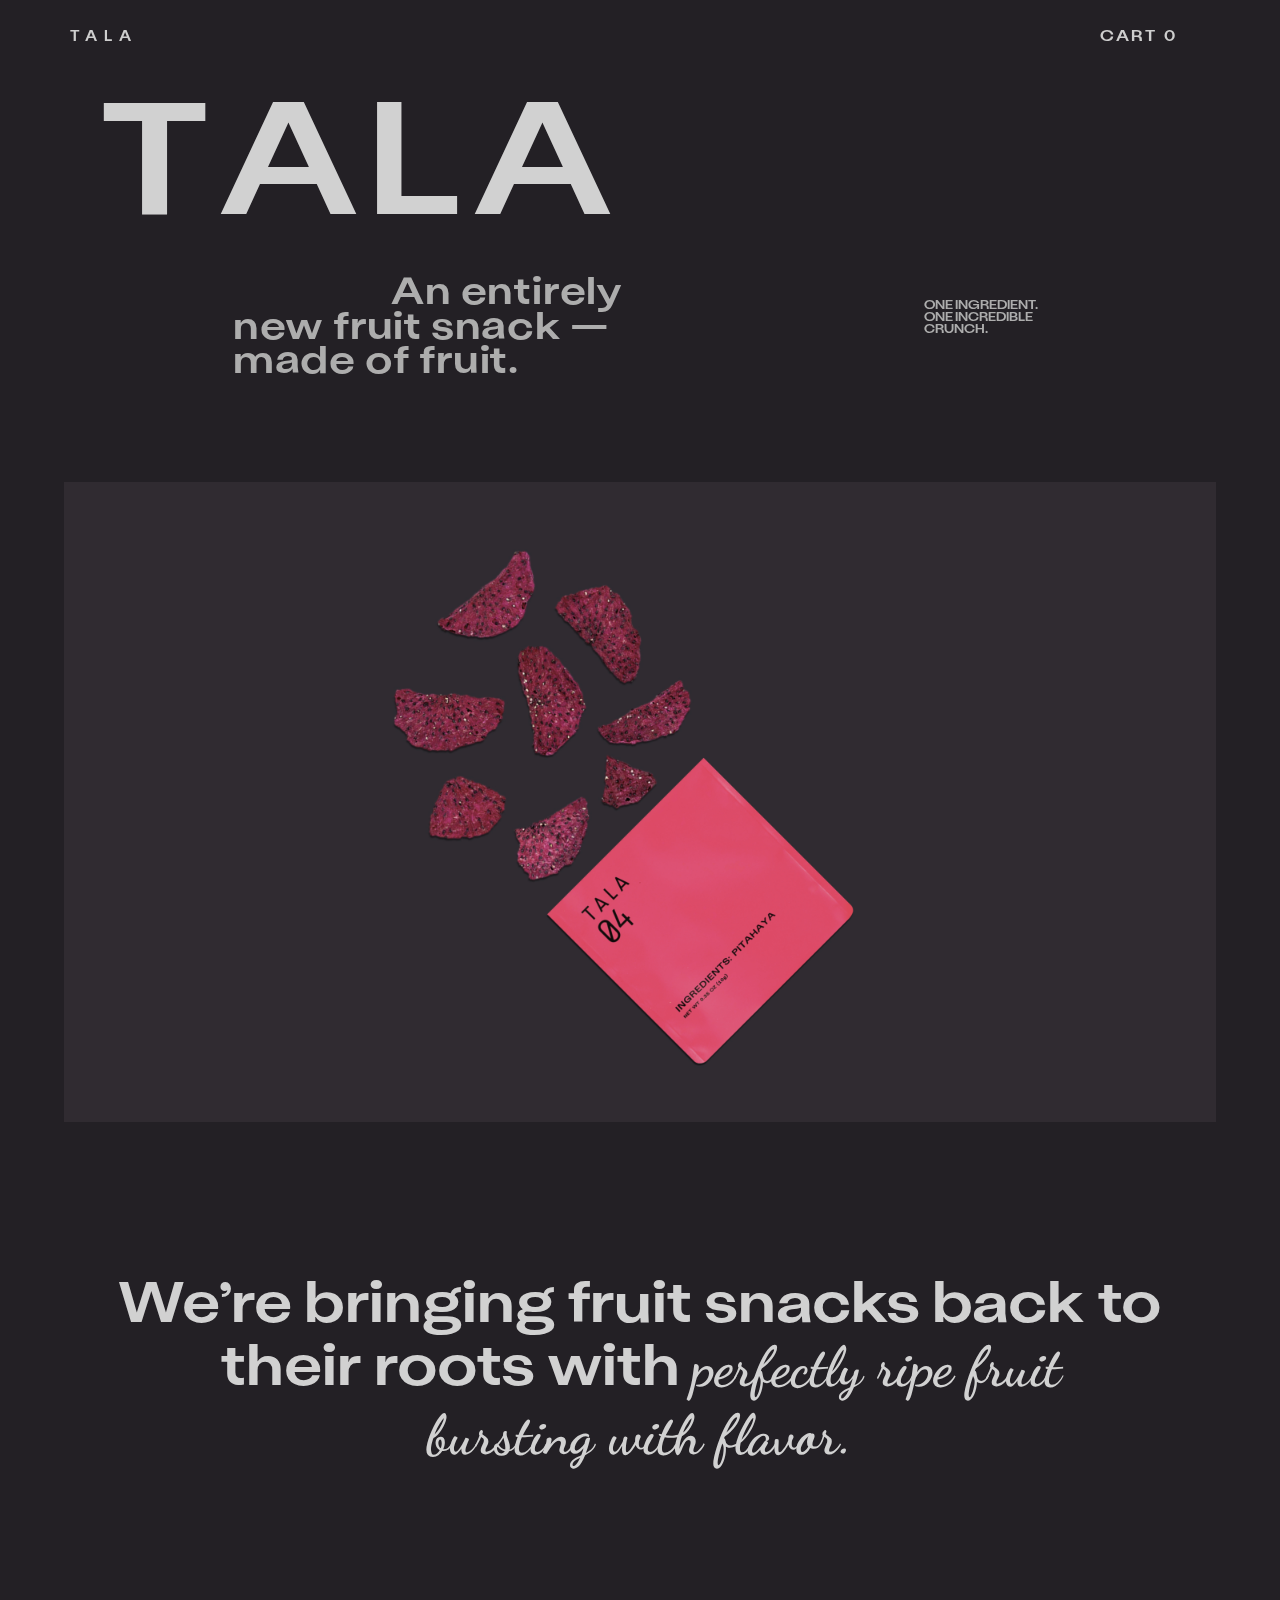
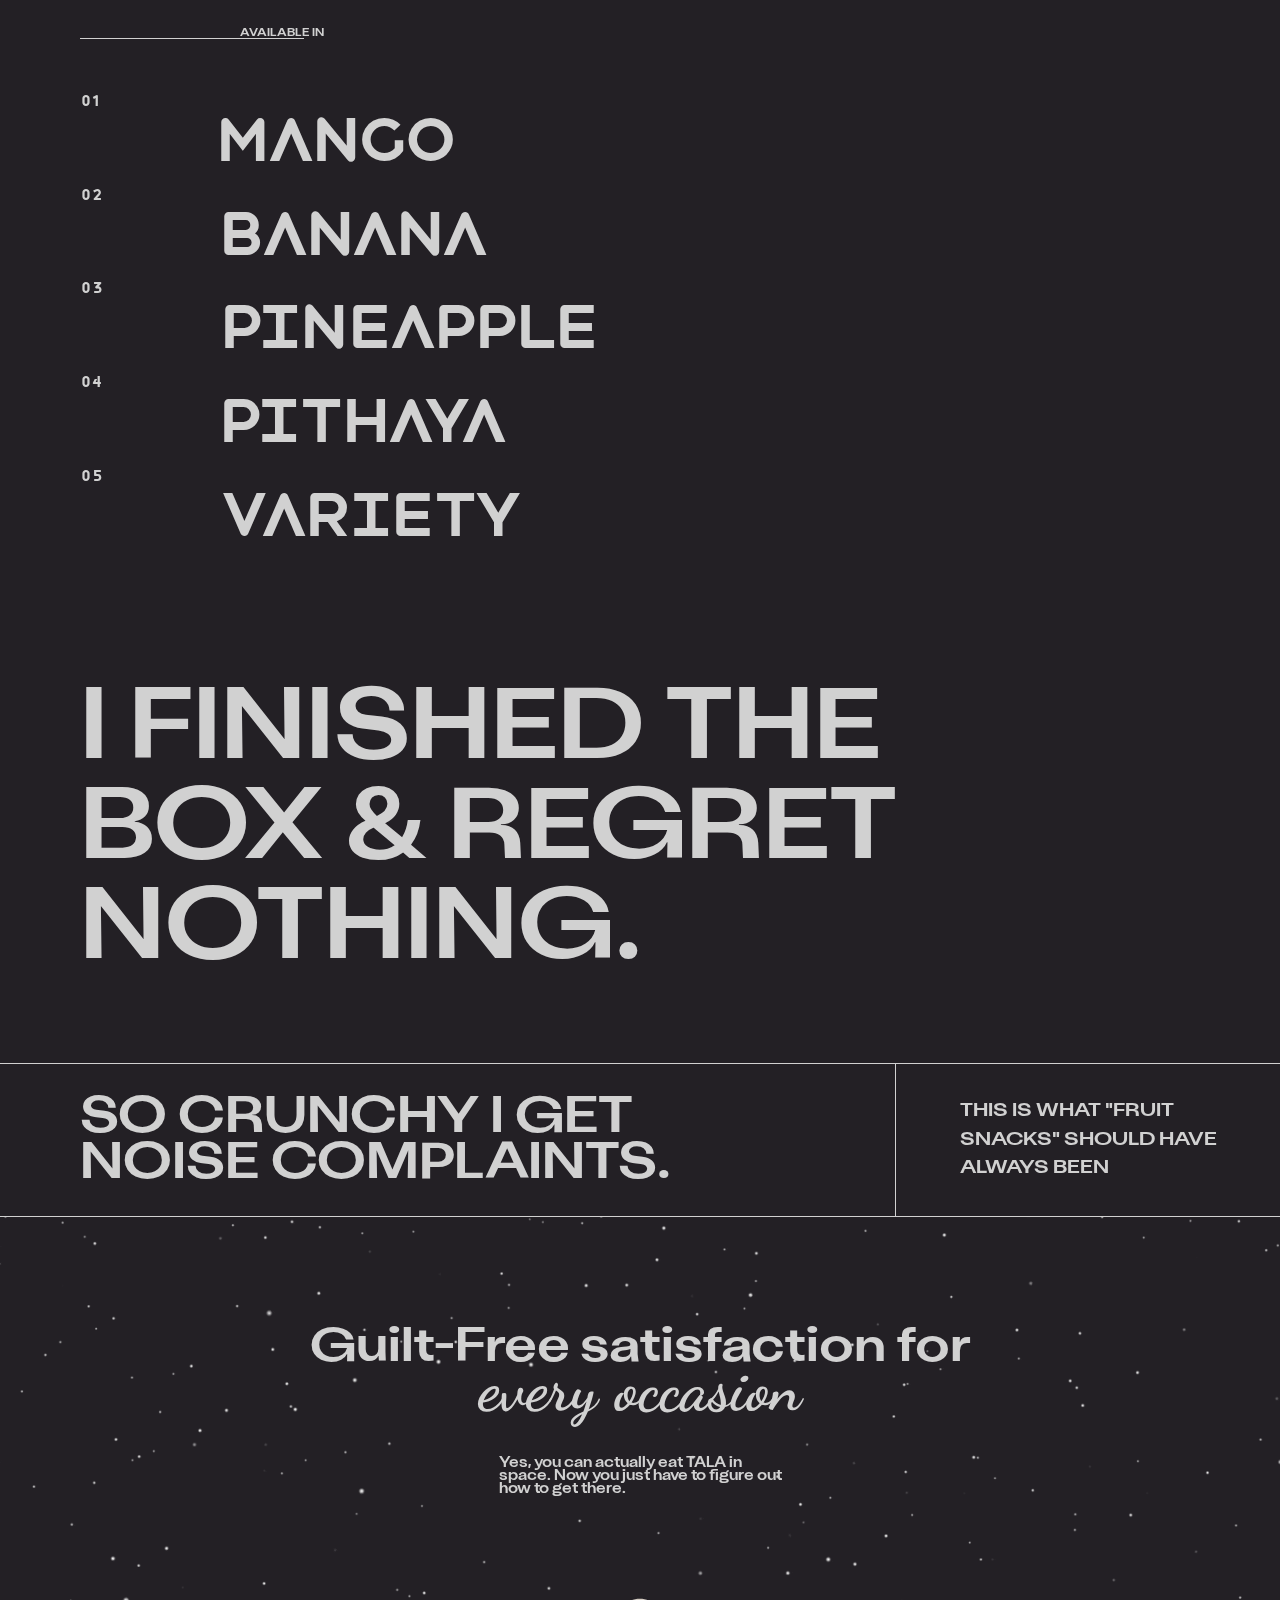
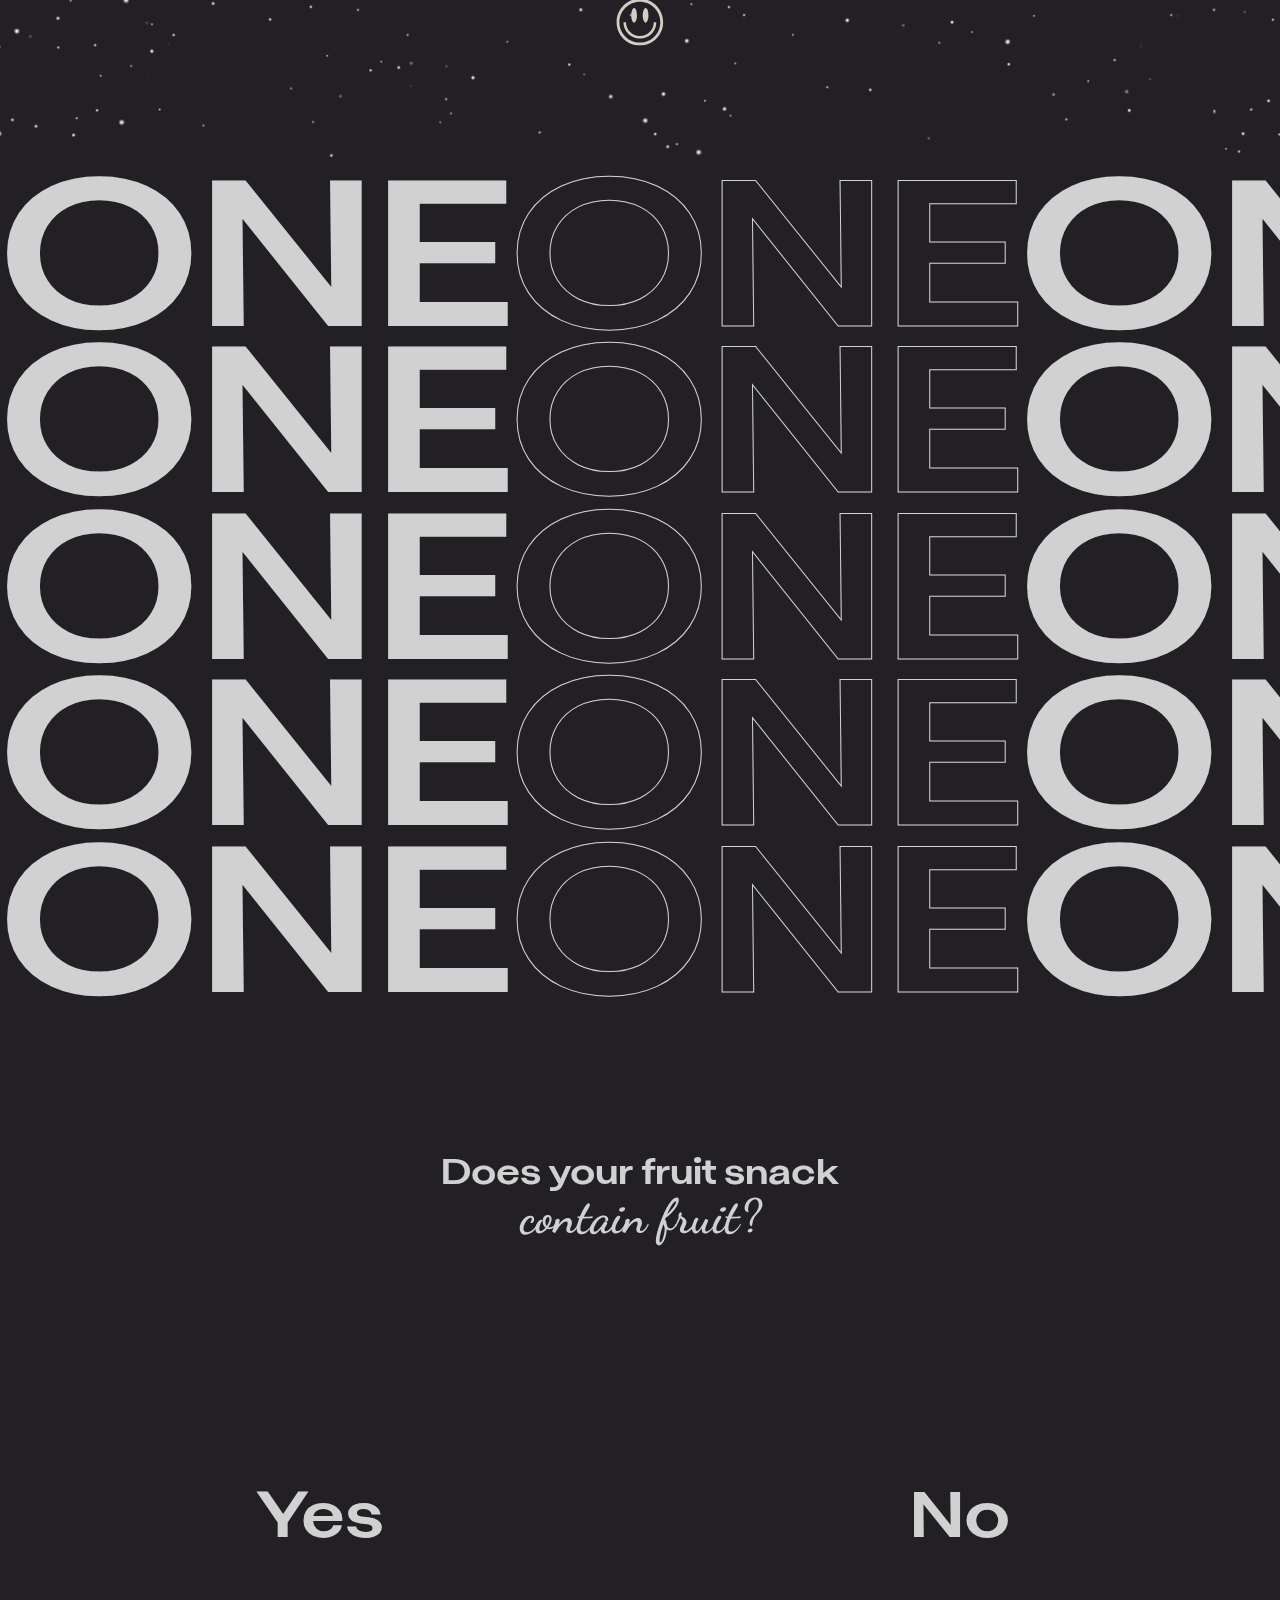
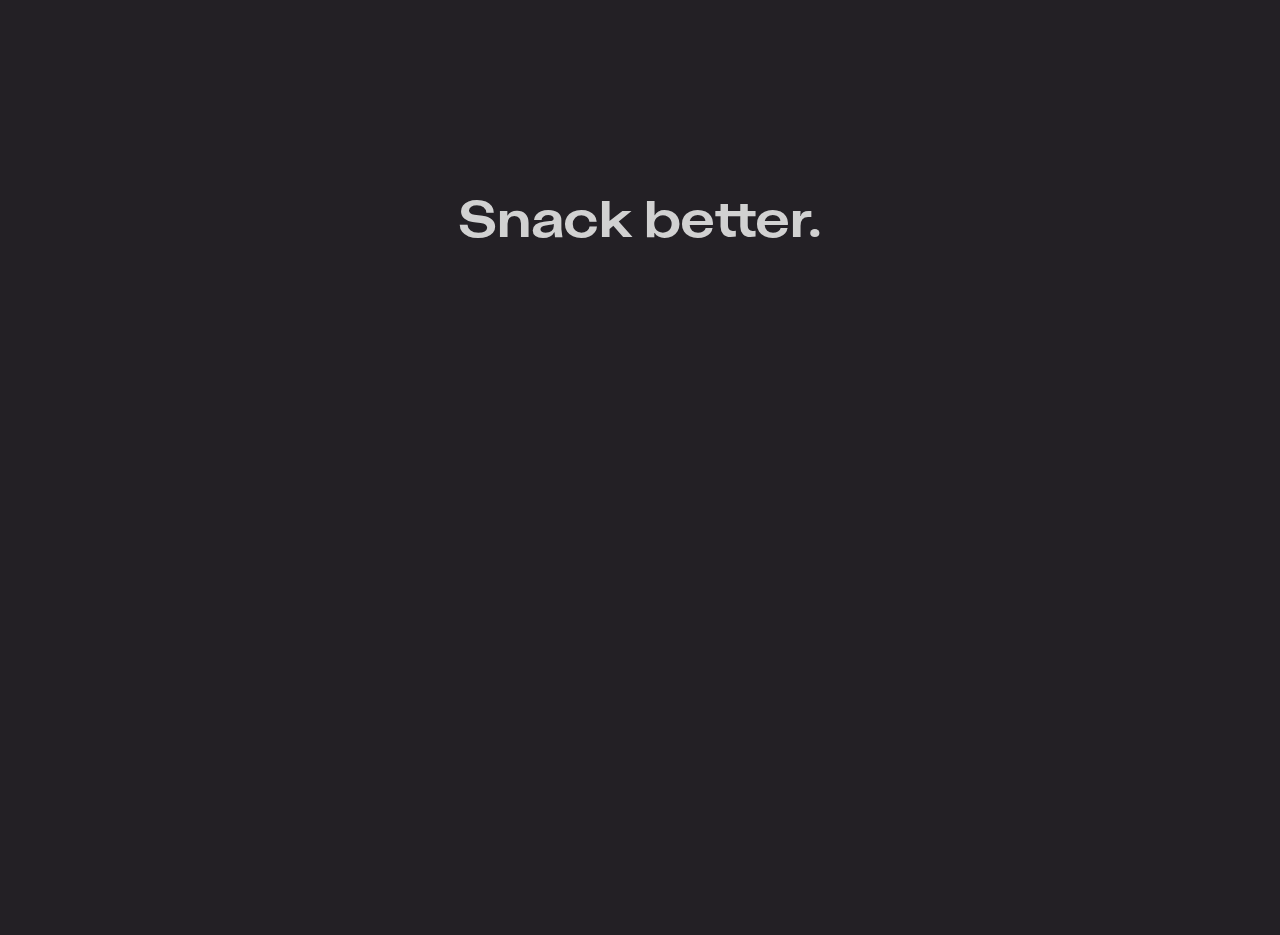
==== index.html @ bcb4fbbe "added all files from local repo" ====
<!DOCTYPE html>
<html lang="en">
<head>
    <meta charset="UTF-8">
    <meta name="viewport" content="width=device-width, initial-scale=1.0">
    <title>TALA | Single Ingredients Fruit Snack</title>
    <link rel="stylesheet" href="https://cdn.jsdelivr.net/npm/locomotive-scroll@3.5.4/dist/locomotive-scroll.css">
    <link rel="stylesheet" href="https://cdnjs.cloudflare.com/ajax/libs/font-awesome/6.5.1/css/all.min.css" integrity="sha512-DTOQO9RWCH3ppGqcWaEA1BIZOC6xxalwEsw9c2QQeAIftl+Vegovlnee1c9QX4TctnWMn13TZye+giMm8e2LwA==" crossorigin="anonymous" referrerpolicy="no-referrer" />
    <link
    href="https://cdn.jsdelivr.net/npm/remixicon@4.2.0/fonts/remixicon.css"
    rel="stylesheet"
    />
    <link rel="stylesheet" href="style.css">
    <link rel="shortcut icon" href="favicon.ico" type="image/x-icon">
</head>
<body>
    <section class="full-nav">
        <section class="content">
                <h1>MENU</h1>
                <section class="full-menu-items">
                    <section class="left-full-menu">
                        <ul>
                            <li>Mango</li>
                            <li>Banana</li>
                            <li>Pineapple</li>
                            <li>Pithaya</li>
                            <li>Variety</li>
                            <li>Sampler</li>
                        </ul>
                    </section>
                    <section class="right-full-menu">
                        <ul>
                            <li>About</li>
                            <li>FAQs</li>
                            <li>Contacts</li>
                        </ul>
                    </section>
                </section>
            </section>
        </section>
        <nav class="nav-bar">
            <h2>TALA</h2>
            <div class="right-nav">
                <h3>CART 0</h3>
                <i class="ri-menu-3-line" id="nav-caller"></i>
            </div>
        </nav>
    <img src="images/p7-hover-yes.gif" id = 'yes-img' alt="">
    <img src="images/p7-hover-no.gif" id='no-img' alt="">
    <main class="main">
        <section class="page" id="page-1">
            <section class="page-1-content">
                <section class="p1-left">
                    <h1><span class='p1'>T</span><span class='p1'>A</span><span class='p1'>L</span><span class='p1'>A</span></h1>
                    <p class="p1">&nbsp;&nbsp;&nbsp;&nbsp;&nbsp;&nbsp;&nbsp;&nbsp;&nbsp;&nbsp;&nbsp;&nbsp;&nbsp;&nbsp;&nbsp;&nbsp;&nbsp;&nbsp;An entirely<br/>
new fruit snack —<br/>
made of fruit.</p>
                </section>
                <section class="p1-right p1">
                    <p>ONE INGREDIENT.<br/>
ONE INCREDIBLE<br/>
CRUNCH.</p>
                </section>
            </section>
        </section>
        <section class="page" id="page-2">
            <section class="page-2-hero">
                <img src="images/page-1-hero.jpg" alt="">
            </section>
            <section class="page-2-content">
                <p class="page-2-lines">We’re bringing fruit snacks back to</p>
<p class="page-2-lines">their roots with <span class="page-2-cursive">perfectly ripe fruit</span><p class="page-2-lines page-2-cursive">bursting with flavor.</p></p>
            </section>
        </section>
        <section class="page" id="page-3">
            <h3 class="page-3-header">AVAILABLE IN</h3>
            <div class="p3-underline"></div>
            <ul class="page-3-content">
                <li class='prakat' id="li-1">
                    <div class="p3-card" id="mango-card">
                        <h1>TALA<br/>01</h1>
                        <h3>INGREDIENTS : MANGO</h3>
                    </div>
                    <span class='p3-list-number'>01</span><span class="p3-list-item">Mango</span>
                    <i class="fa-solid fa-up-right-from-square" id="li-1-share"></i>
                </li>
                <li class='prakat' id="li-2">
                    <div class="p3-card" id="banana-card">
                        <h1>TALA<br/>01</h1>
                        <h3>INGREDIENTS : BANANA</h3>
                    </div>
                    <span class='p3-list-number'>02</span><span class="p3-list-item">Banana</span>
                    <i class="fa-solid fa-up-right-from-square" id="li-2-share"></i>
                </li>
                <li class='prakat' id="li-3">
                    <div class="p3-card" id="pine-card">
                        <h1>TALA<br/>01</h1>
                        <h3>INGREDIENTS : PINEAPPLE</h3>
                    </div>
                    <span class='p3-list-number'>03</span><span class="p3-list-item">Pineapple</span>
                    <i class="fa-solid fa-up-right-from-square" id="li-3-share"></i>
                </li>
                <li class='prakat' id="li-4">
                    <div class="p3-card" id="pith-card">
                        <h1>TALA<br/>01</h1>
                        <h3>INGREDIENTS : PITHAYA</h3>
                    </div>
                    <span class='p3-list-number'>04</span><span class="p3-list-item">Pithaya</span>
                    <i class="fa-solid fa-up-right-from-square" id="li-4-share"></i>
                </li>
                <li class='prakat' id="li-5">
                    <span class='p3-list-number'>05</span><span class="p3-list-item">Variety</span>
                    <i class="fa-solid fa-up-right-from-square" id="li-5-share"></i>
                </li>
            </ul>
        </section>
        <section class="page" id="page-4">
            <section class="p4-upper prakat">
                <p>I FINISHED THE BOX & REGRET NOTHING.</p>
            </section>
            <section class="p4-lower prakat">
                <section class="p4-lower-left">
                    <p>SO CRUNCHY I GET<br/>
NOISE COMPLAINTS.</p>
                </section>
                <section class="p4-lower-right">
                    <p>THIS IS WHAT "FRUIT<br/>
SNACKS" SHOULD HAVE<br/>
ALWAYS BEEN</p>
                </section>
            </section>
        </section>
        <section class="page" id="page-5">
            <section class="p5-content">
                <h1 class="prakat">Guilt-Free satisfaction for</h1>
                <h1 class="prakat">every occasion</h1>
                <h5><span class="prakat">Yes, you can actually eat TALA in</span> <br>
<span class="prakat">space. Now you just have to figure out</span> <br>
<span class='prakat'>how to get there.</span>
</h5>
                <img src="images/p5-smile.svg" class="prakat" alt="">
            </section>
        </section>
        <section class="page" id="page-6">
            <h1 class="p6-sliders-odd" id="p6-slider-1">
                <span class="odd-one">one</span><span class="even-one">one</span><span class="odd-one">one</span><span class="even-one">one</span><span class="odd-one">one</span><span class="even-one">one</span>
            </h1>
            <h1 class="p6-sliders-even">
                <span class="odd-one">one</span><span class="even-one">one</span><span class="odd-one">one</span><span class="even-one">one</span><span class="odd-one">one</span><span class="even-one">one</span>
            </h1>
            <h1 class="p6-sliders-odd">
                <span class="odd-one">one</span><span class="even-one">one</span><span class="odd-one">one</span><span class="even-one">one</span><span class="odd-one">one</span><span class="even-one">one</span>
            </h1>
            <h1 class="p6-sliders-even">
                <span class="odd-one">one</span><span class="even-one">one</span><span class="odd-one">one</span><span class="even-one">one</span><span class="odd-one">one</span><span class="even-one">one</span>
            </h1>
            <h1 class="p6-sliders-odd">
                <span class="odd-one">one</span><span class="even-one">one</span><span class="odd-one">one</span><span class="even-one">one</span><span class="odd-one">one</span><span class="even-one">one</span>
            </h1>
        </section>
        <section class="page" id="page-7">
            <h1 class="p7-header">
                <span class='prakat'>Does your fruit snack</span><br/>
<span class="cursive prakat">contain fruit?</span>
            </h1>
            <section class="p7-content prakat">
                <div id="yes-div">
                    
                    <h1>Yes</h1>
                </div>
                <div id="no-div">
                    <h1>No</h1>
                </div>
            </section>
        </section>
        <section class="page" id="page-8">
            <section class="prakat">
            <h1 class="p8-header">Snack better.</h1>
            <section class="p8-image-container">
                <div><img src="https://uploads-ssl.webflow.com/61defec4a021d8fe954c11bd/61defec4a021d848674c1222_01_transparent.png" alt=""></div>
                <div><img src="https://uploads-ssl.webflow.com/61defec4a021d8fe954c11bd/61defec4a021d863d94c1221_02_transparent.png" alt=""></div>
                <div><img src="https://uploads-ssl.webflow.com/61defec4a021d8fe954c11bd/61defec4a021d823654c1219_03_transparent.png" alt=""></div>
                <div><img src="https://uploads-ssl.webflow.com/61defec4a021d8fe954c11bd/61defec4a021d84f0b4c121f_04_transparent.png" alt=""></div>
                <div><img src="https://uploads-ssl.webflow.com/61defec4a021d8fe954c11bd/61defec4a021d87bcc4c1220_05_transparent.png" alt=""></div>
            </section>
            </section>
        </section>
    </main>
    
    <!-- ############################################################################## -->
    <script src="https://cdnjs.cloudflare.com/ajax/libs/gsap/3.12.5/gsap.min.js" integrity="sha512-7eHRwcbYkK4d9g/6tD/mhkf++eoTHwpNM9woBxtPUBWm67zeAfFC+HrdoE2GanKeocly/VxeLvIqwvCdk7qScg==" crossorigin="anonymous" referrerpolicy="no-referrer"></script>
    <script src="https://cdnjs.cloudflare.com/ajax/libs/gsap/3.12.5/ScrollTrigger.min.js" integrity="sha512-onMTRKJBKz8M1TnqqDuGBlowlH0ohFzMXYRNebz+yOcc5TQr/zAKsthzhuv0hiyUKEiQEQXEynnXCvNTOk50dg==" crossorigin="anonymous" referrerpolicy="no-referrer"></script>
    <script src="https://cdn.jsdelivr.net/npm/locomotive-scroll@3.5.4/dist/locomotive-scroll.js"></script>
    <script src="app.js"></script>
</body>
</html>
---- style.css ----
* {
    margin:0;
    padding:0;
    box-sizing: border-box;
    user-select: none;
    /* scroll-behavior: smooth; */
    /* font-family: "Ojuju", sans-serif; */
}

@font-face {
    font-family: 'attila Sans Uniform';
    src: url(Fonts/attila.ttf),
        url(Fonts/attila-webfont.woff) format(woff),
        url(Fonts/attila-webfont.woff2) format(woff2);
}

@font-face {
    font-family: 'montserrat';
    src: url(Fonts/Montserrat-Medium.ttf),
        url(Fonts/montserrat-medium-webfont.woff) format(woff),
        url(Fonts/montserrat-medium-webfont.woff2) format(woff2);
}

@font-face {
    font-family: 'dancing script';
    src: url(Fonts/DancingScript-VariableFont_wght.ttf),
        url(Fonts/dancingscript-variablefont_wght-webfont.woff) format(woff),
        url(Fonts/dancingscript-variablefont_wght-webfont.woff2) format(woff2);
}

@font-face {
    font-family: 'havelock titling';
    src: url(Fonts/havelock-webfont.woff) format(woff),
        url(Fonts/havelock-webfont.woff2) format(woff2);
}

html {
    font-size:1.25vw;
    /* scroll-behavior: smooth; */
}

body {
    background-color: #232025;
    /* display: none; */
    /* scroll-behavior:auto; */
}

li {
    list-style: none;
}

::-webkit-scrollbar {
    display: none;
}

.main {
    /* overflow-x: hidden; */
    position: relative;
    /* height: max-content; */
    /* background-color: #232025; */
}

.full-nav {
    position: fixed;
    z-index: 998;
    height: 90vh;
    padding: 4rem 4rem 2rem;
    width: 100%;
    transform: translateY(-100%);
    background-color: #cecece;
    color: #2b2b2b;
    overflow-y:auto;
    /* transition: all 2s ease-out; */
}

@media (orientation:portrait) {
    .full-nav {
        height: max-content;
    }
}

.full-nav .content {
    width: 100%;
}

.full-nav .content>h1 {
    font-family: "attila Sans Uniform", sans-serif;
    font-size: 10.5rem;
    letter-spacing: -.6rem;
}

.full-nav .full-menu-items {
    margin-top: 1.8rem;
    line-height: 1.8;
    font-family: 'montserrat', sans-serif;
    font-size: 1.44rem;
    /* font-weight: light; */
    display: flex;
    gap: 9rem;
}

.nav-bar {
    position: fixed;
    top:0;
    left:0;
    z-index: 999;
    font-family: 'attila Sans Uniform', sans-serif;
    width: 100%;
    color:#cecece;
    /* background-color: #232025; */
    display: flex;
    align-items: center;
    justify-content: space-between;
    padding: 1.875rem 4.375rem;
    transition: all 2s;
}

.nav-bar>h2 {
    font-size: 0.88rem;
    letter-spacing: 0.44rem;
    font-weight: normal;
}

.right-nav {
    display: flex;
    align-items: center;
    justify-content: center;
    gap: 2rem;
    font-size: 0.82rem;
    letter-spacing: 0.18rem;
}

.right-nav > i {
    font-size: 1.5rem;
    cursor: pointer;
}

.page {
    width: 100%;
}

.page-1-content {
    font-family: 'attila Sans Uniform', sans-serif;
    /* color: #cecece; */
    display: flex;
    padding: 6.25rem;
}

.p1-left, .p1-right {
    flex-grow: 1;
}

.p1 {
    display: inline-block;
}

.page-1-content .p1-left h1 {
    font-size: 10rem;
    letter-spacing: .6rem;
    color: #d1d1d1;
}

.page-1-content .p1-left p {
    font-size: 2.4rem;
    margin-top: 2rem;
    margin-left: 20%;
    line-height: 0.9;
    letter-spacing: 0.05rem;
    color:#adadad;
    /* width:70%; */
    /* text-align: right; */
}

.page-1-content .p1-left p span {
    text-align: right;
}

.page-1-content .p1-right {
    color: #adadad;
    /* position: relative; */
    font-size: 0.75rem;
    padding: 12.5rem 0 0 10rem;
}

.page-1-content .p1-right p {
    line-height: 1;
    /* position: absolute;
    top:60%;
    left:50%;
    transform: translateX(-50%); */
    /* padding: 12.5rem 0 0 12rem; */
}

.page-2-hero {
    position:relative;
    height: 40rem;
    overflow: hidden;
}

.page-2-hero img {
    width:90%;
    position: absolute;
    left:50%;
    /* object-fit: cover; */
    transform: translateX(-50%);
}

.page-2-content {
    color:#d1d1d1;
    padding: 10rem 7rem;
}

.page-2-content p {
    font-family: 'attila Sans Uniform', sans-serif;
    font-size: 3.5rem;
    font-weight: bold;
    text-align: center;
}

.page-2-content .page-2-cursive {
    font-family:'dancing script', cursive;
}

#page-3 {
    padding: 0 5rem ;
}

.page-3-header {
    margin-left:10rem;
    font-family: 'attila Sans Uniform', sans-serif;
    font-size: 0.7rem;
    line-height: 0.8;
    color: #d1d1d1;
}

.p3-underline {
    height: 0.1rem;
    background-color:#d1d1d1;
    width:20%;
}

.page-3-content {
    color:#d1d1d1;
    font-family: 'havelock titling', sans-serif;
    padding: 3rem 0;
}

.page-3-content li {
    position: relative;
    opacity: 1;
}

.p3-list-number {
    font-size: 1rem;
    vertical-align: top;
    margin-right: 7rem;
    position: relative;
    z-index: 1;
    /* list-style-type: decimal-leading-zero; */
}

.p3-card {
    padding: 1rem;
    color:#2b2b2b;
    font-family: 'attila Sans Uniform', sans-serif;
    position: absolute;
    transform: translateY(-20%) scale(0.9);
    height: 20rem;
    width: 16rem;
    z-index: -1;
    border-radius: .7rem;
    transition: all 1s ease-out;
    opacity: 0;
    pointer-events: none;
    /* background-color: red; */
}

#mango-card {
    background-color: rgb(255, 208, 0);
}

#banana-card {
    background-color: rgb(233, 255, 34);
}

#pine-card {
    background-color: rgb(0, 255, 170);
}

#pith-card {
    background-color: rgb(255, 34, 119);
}

.p3-card h1 {
    font-size: 2rem;
}

.p3-card h3 {
    position: absolute;
    bottom: 1rem;
    font-size: 1rem;
}

.p3-list-item {
    position: inherit;
    z-index: 1;
    letter-spacing: -.5rem;
    line-height: 1.5;
    font-size: 3.9rem;
    transition: all 0.3s ease-out;
}

.p3-list-item:hover {
    cursor: pointer;
    color:transparent;
    -webkit-text-stroke: 1px #d1d1d1;
}

.page-3-content i {
    position: absolute;
    right: 10%;
    transform: translateY(50%);
    font-size: 3rem;
    z-index: 1;
    opacity: 0;
    transition: all 1s ease-out;
}

.p4-upper {
    padding: 5rem;
    font-size: 6.25rem;
    color:#d1d1d1;
    line-height: 1;
    width: 80%;
    font-family: 'attila Sans Uniform', sans-serif;
}

.p4-lower {
    color:#d1d1d1;
    display: grid;
    grid-template-columns: 70% 30%;
    font-family: 'attila Sans Uniform', sans-serif;
    /* display: flex;
    justify-content: space-around;
    align-items: center; */
}

.p4-lower-left {
    /* position: relative; */
    border:1px solid #d1d1d1;
    border-left: none;
    font-size: 3.2rem;
    padding: 2rem 0 1.7rem;
    /* display: flex;
    justify-content: center;
    align-items: center; */
}

.p4-lower-left p {
    line-height: 0.9;
    margin-left: 5rem;
}

.p4-lower-right {
    font-size: 1.2rem;
    display: flex;
    justify-content: center;
    align-items: center;
    border: 1px solid #d1d1d1;
    border-inline: none;
    line-height: 1.5;
}

#page-5 {
    /* min-height: 100vh; */
    color:#d1d1d1;
    background-image: url(images/page-5-bg.gif);
    background-size: cover;
    
}

.p5-content {
    padding: 7rem 0;
    display: flex;
    flex-direction: column;
    justify-content: center;
    align-items: center;
    /* min-height: 100vh; */
    /* gap:2rem; */
}

.p5-content h1 {
    /* height: 100%; */
    font-size: 3rem;
    line-height: 2.5rem;
    text-align: center;
}

.p5-content h1:nth-child(1) {
    font-family: 'attila Sans Uniform', sans-serif;
}

.p5-content h1:nth-child(2) {
    font-family: 'dancing script', cursive;
    font-size: 4rem;
}

.p5-content h5 {
    margin-top:3rem;
    width: fit-content;
    font-size: 0.9rem;
    font-family: 'attila Sans Uniform', sans-serif;
}

.p5-content h5 span {
    display: inline-block;
}

.p5-content img {
    height: 3rem;
    margin-top: 8%;
}

#page-6 {
    text-transform: uppercase;
    font-size: 6.5rem;
    font-family:'attila Sans Uniform', sans-serif;
    line-height: 0.8;
    overflow: hidden;
    padding: 2rem 0;
}

.odd-one {
    color:#d1d1d1;
}

.even-one {
    color:transparent;
    -webkit-text-stroke: 1px #d1d1d1;
}

#page-7 {
    display: flex;
    justify-content: center;
    align-items: center;
    flex-direction: column;
    color:#d1d1d1;
    padding: 6.5rem 0 0;
    gap:5rem;
}

.p7-header {
    font-size: 2.2rem;
    font-family:'attila Sans Uniform', sans-serif;
    text-align: center;
    line-height: 1;
    /* gap: 3rem; */
}

.p7-header .cursive {
    font-size: 3rem;
    font-family: 'dancing script', cursive;
}

.p7-header span {
    display: inline-block;
}

.p7-content {
    position: relative;
    width: 100%;
    font-family:'attila Sans Uniform', sans-serif;
    font-size: 2rem;
    display: flex;
    justify-content: space-around;
}

.p7-content div {
    position: relative;
    width: 40%;
    height: 25rem;
    cursor: pointer;
    /* background-color: rgba(0, 128, 0, 0.452); */
    /* display: flex;
    justify-content: center;
    align-items: center; */
    /* z-index: 1; */
}

.p7-content div h1 {
    z-index: 1;
    position: absolute;
    top: 50%;
    left: 50%;
    transform: translate(-50%, -50%); 
}
#yes-img, #no-img {
    height: 15rem;
    /* align-self: flex-start;
    justify-self: flex-start; */
    position: fixed;
    top:50%;
    left:0;
    z-index: 0;
    /* transform-origin: -200% -200%; */
    transform: rotateZ(15deg);
    opacity: 0;
    transition: all ease-out 0.3s;
    /* transition: transform 0.1s; */
    /* transition: transform ease-out 0.5s; */
    pointer-events: none;
}

/* #no-img:nth-child(2) {
    left:100%;
} */

#page-8>.prakat{
    padding: 5rem 5rem 20rem;
    display: flex;
    justify-content: center;
    flex-direction: column;
    align-items: center;
}

.p8-header {
    color: #d1d1d1;
    font-size: 3.2rem;
    font-family: 'attila Sans Uniform', sans-serif;
}

.p8-image-container {
    margin-top: 3rem;
    display: flex;
    align-items: center;
}

.p8-image-container div {
    position: relative;
    transition: all .7s ease-out;
    box-shadow: .15rem .15rem .5rem #232025, -.15rem .15rem .5rem #232323;
    cursor: pointer;
}

.p8-image-container div:hover {
    rotate: 15deg;
    scale:1.15;
}

.p8-image-container div img {
    height: 100%;
}

.p8-image-container div:nth-child(1) {
    height: 15.5rem;
    z-index: 0;
    transform: translateX(20%);
}
.p8-image-container div:nth-child(2) {
    height: 18rem;
    z-index: 1;
    transform: translateX(10%);
}
.p8-image-container div:nth-child(3) {
    height: 20rem;
    z-index: 2;
}
.p8-image-container div:nth-child(4) {
    height: 18rem;
    z-index: 1;
    transform: translateX(-10%);
}
.p8-image-container div:nth-child(5) {
    height: 15.5rem;
    z-index: 0;
    transform: translateX(-20%);
}
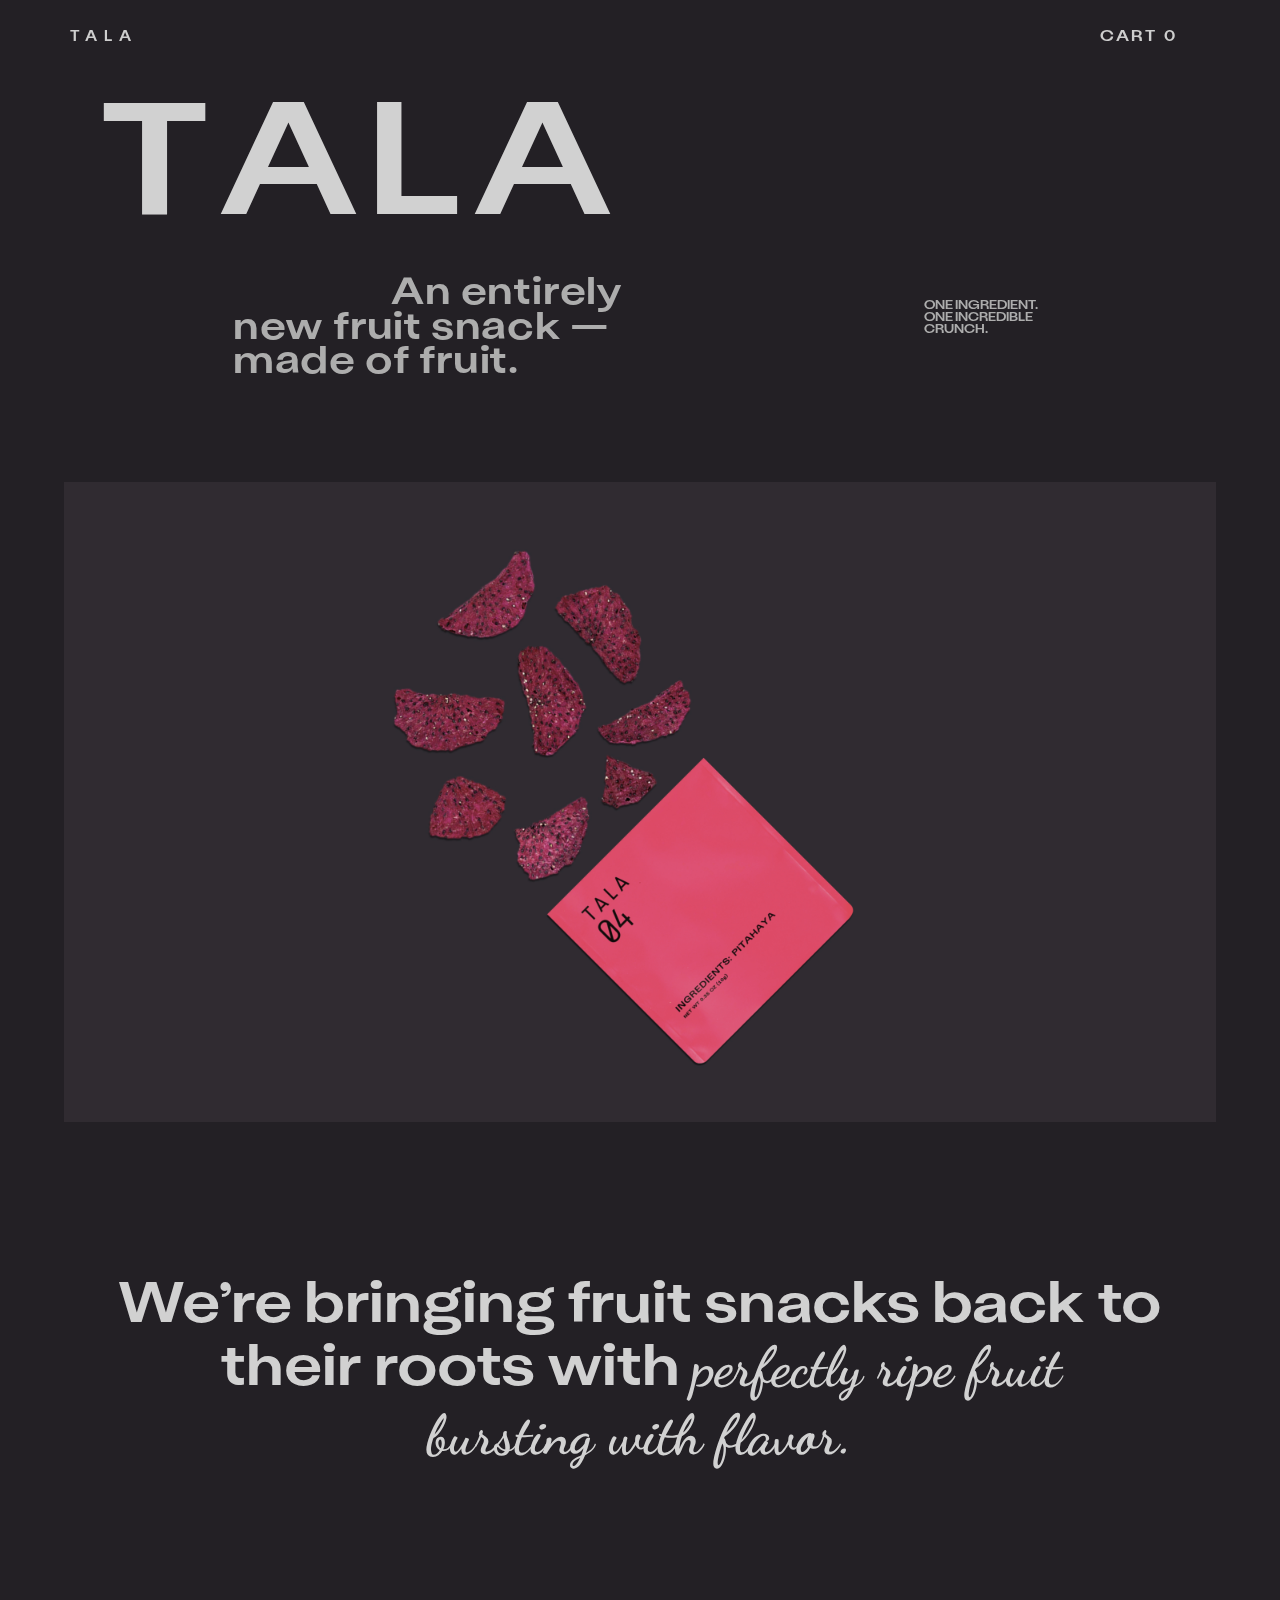
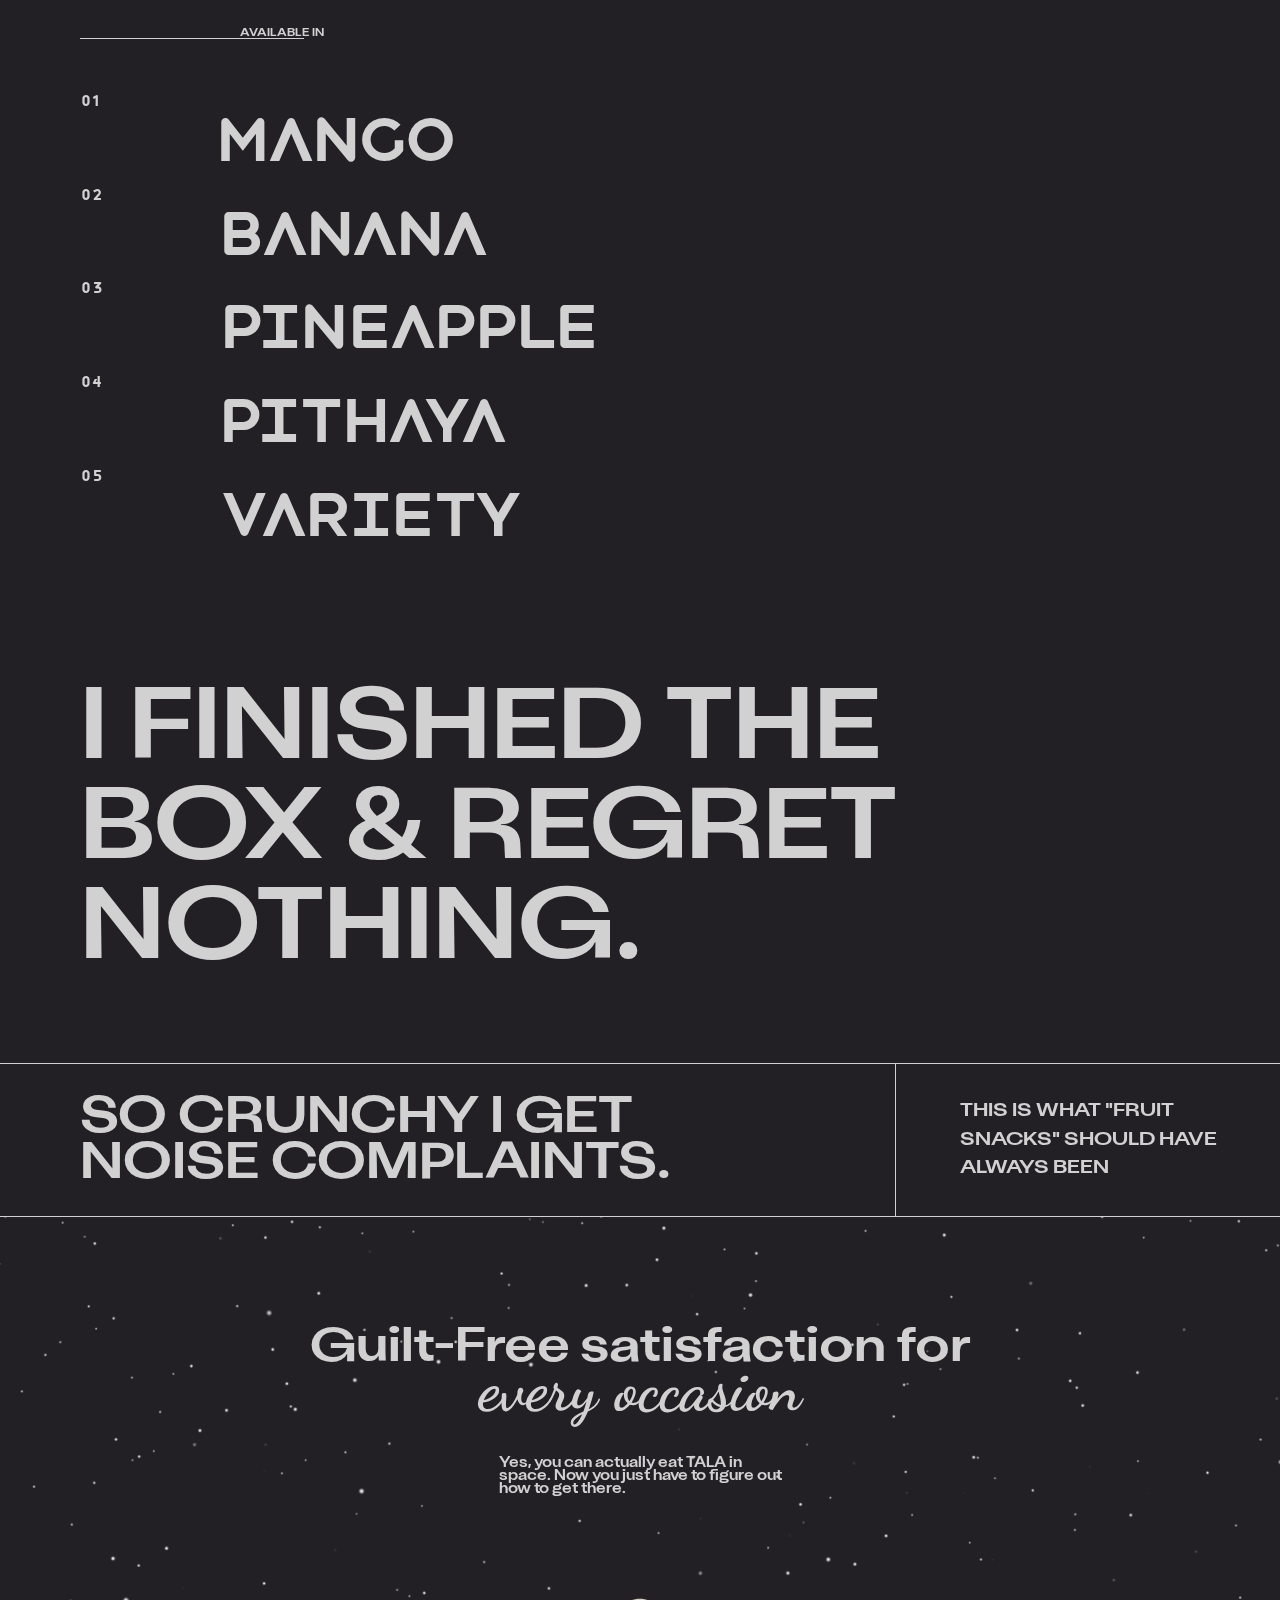
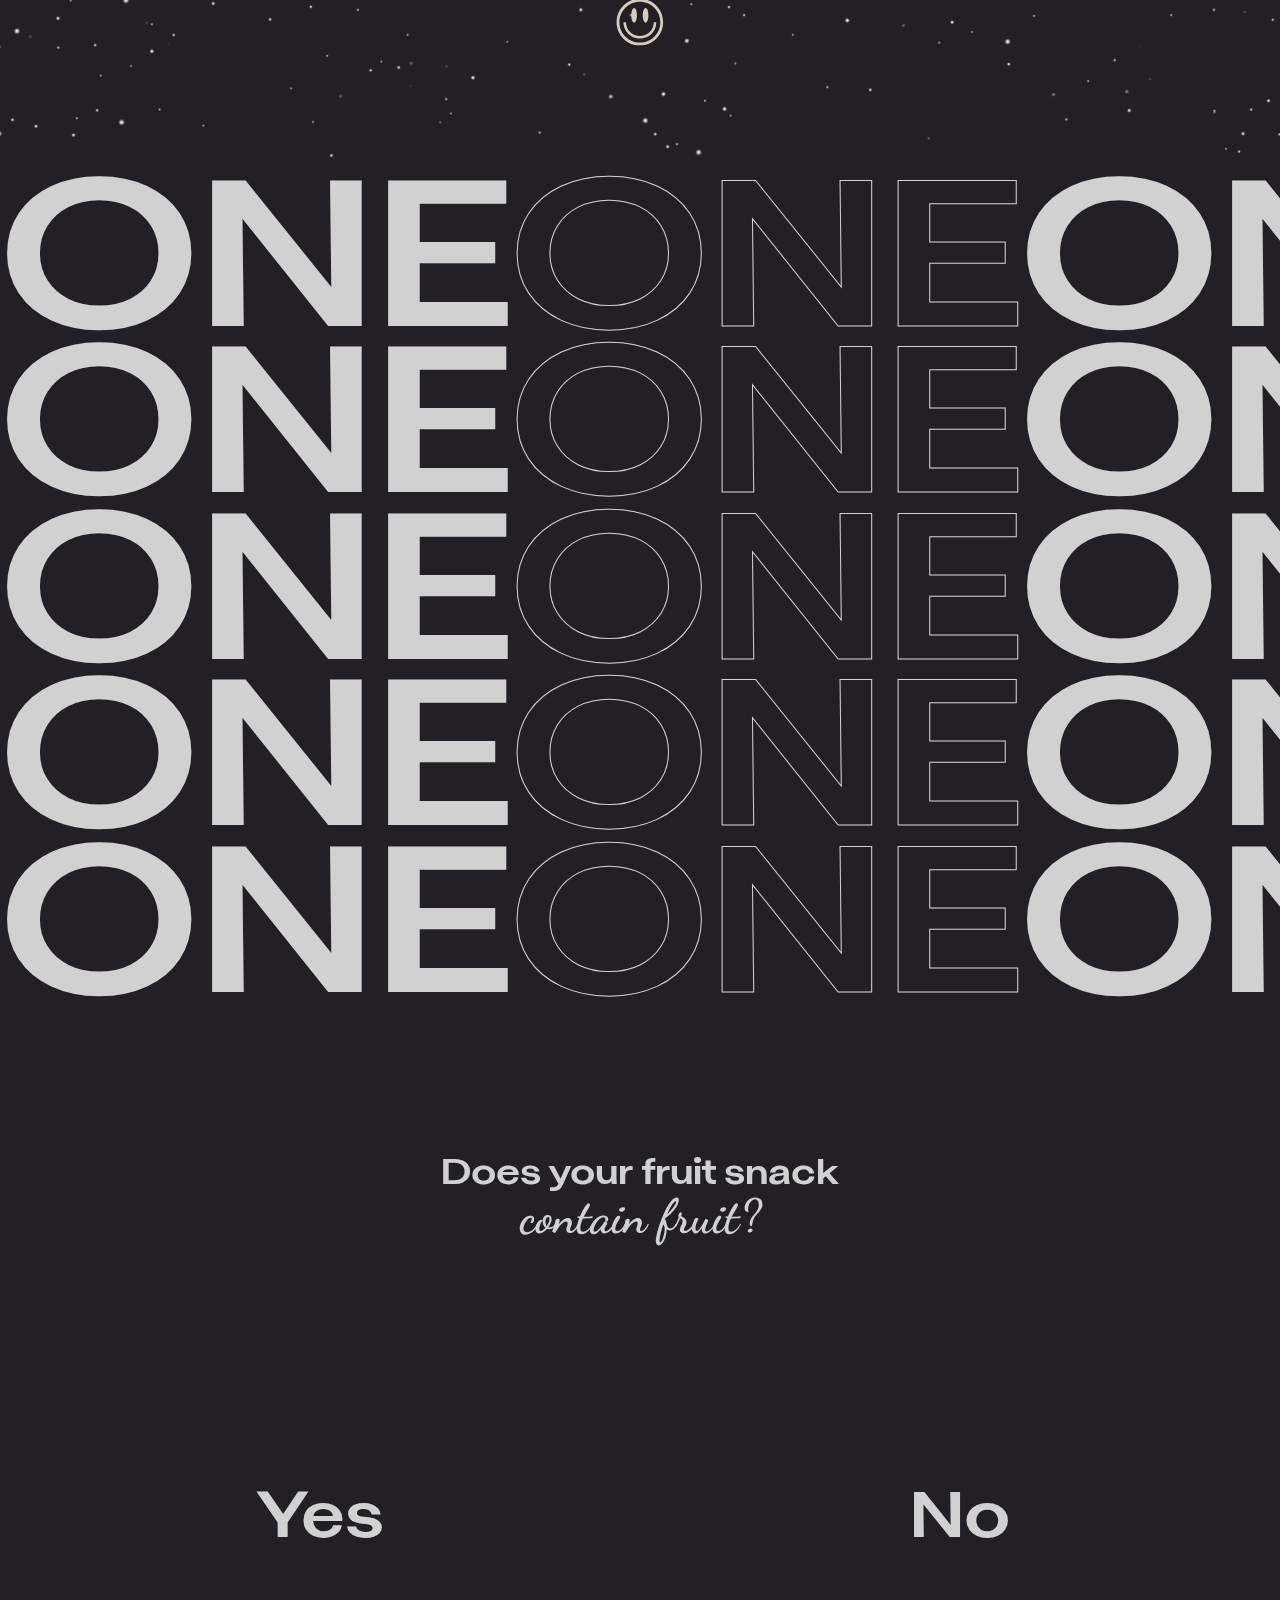
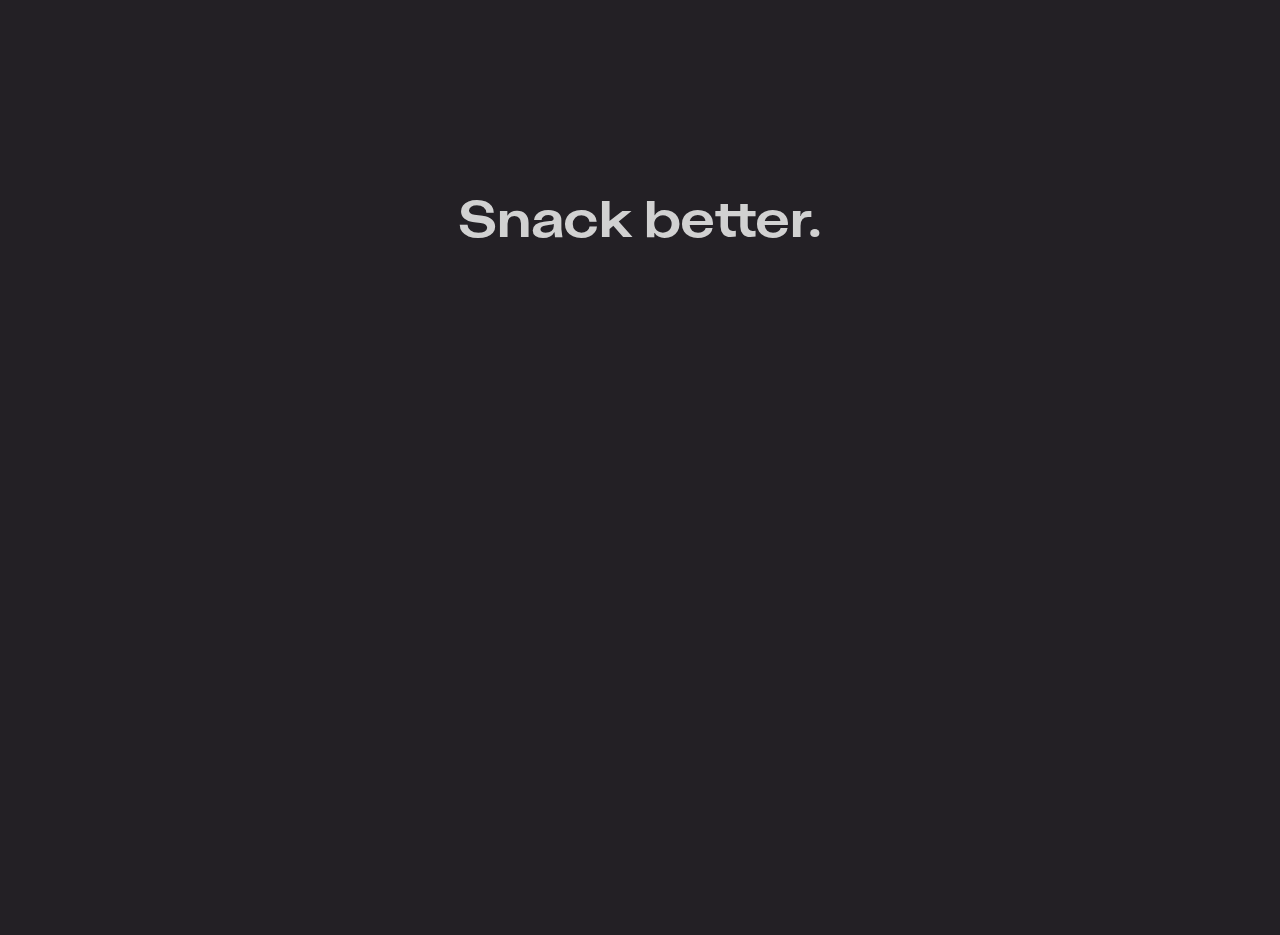
==== commit 7830859c: "removed all commented code bits" ====
--- a/index.html
+++ b/index.html
@@ -187,7 +187,7 @@
         </section>
     </main>
     
-    <!-- ############################################################################## -->
+    <!-- CDNs for GSAP ScrollTrigger and Locomotive JS -->
     <script src="https://cdnjs.cloudflare.com/ajax/libs/gsap/3.12.5/gsap.min.js" integrity="sha512-7eHRwcbYkK4d9g/6tD/mhkf++eoTHwpNM9woBxtPUBWm67zeAfFC+HrdoE2GanKeocly/VxeLvIqwvCdk7qScg==" crossorigin="anonymous" referrerpolicy="no-referrer"></script>
     <script src="https://cdnjs.cloudflare.com/ajax/libs/gsap/3.12.5/ScrollTrigger.min.js" integrity="sha512-onMTRKJBKz8M1TnqqDuGBlowlH0ohFzMXYRNebz+yOcc5TQr/zAKsthzhuv0hiyUKEiQEQXEynnXCvNTOk50dg==" crossorigin="anonymous" referrerpolicy="no-referrer"></script>
     <script src="https://cdn.jsdelivr.net/npm/locomotive-scroll@3.5.4/dist/locomotive-scroll.js"></script>
--- a/style.css
+++ b/style.css
@@ -3,8 +3,6 @@
     padding:0;
     box-sizing: border-box;
     user-select: none;
-    /* scroll-behavior: smooth; */
-    /* font-family: "Ojuju", sans-serif; */
 }
 
 @font-face {
@@ -36,13 +34,10 @@
 
 html {
     font-size:1.25vw;
-    /* scroll-behavior: smooth; */
 }
 
 body {
     background-color: #232025;
-    /* display: none; */
-    /* scroll-behavior:auto; */
 }
 
 li {
@@ -54,10 +49,7 @@
 }
 
 .main {
-    /* overflow-x: hidden; */
-    position: relative;
-    /* height: max-content; */
-    /* background-color: #232025; */
+    position: relative;
 }
 
 .full-nav {
@@ -70,7 +62,6 @@
     background-color: #cecece;
     color: #2b2b2b;
     overflow-y:auto;
-    /* transition: all 2s ease-out; */
 }
 
 @media (orientation:portrait) {
@@ -94,7 +85,6 @@
     line-height: 1.8;
     font-family: 'montserrat', sans-serif;
     font-size: 1.44rem;
-    /* font-weight: light; */
     display: flex;
     gap: 9rem;
 }
@@ -107,7 +97,6 @@
     font-family: 'attila Sans Uniform', sans-serif;
     width: 100%;
     color:#cecece;
-    /* background-color: #232025; */
     display: flex;
     align-items: center;
     justify-content: space-between;
@@ -141,7 +130,6 @@
 
 .page-1-content {
     font-family: 'attila Sans Uniform', sans-serif;
-    /* color: #cecece; */
     display: flex;
     padding: 6.25rem;
 }
@@ -167,8 +155,6 @@
     line-height: 0.9;
     letter-spacing: 0.05rem;
     color:#adadad;
-    /* width:70%; */
-    /* text-align: right; */
 }
 
 .page-1-content .p1-left p span {
@@ -177,18 +163,12 @@
 
 .page-1-content .p1-right {
     color: #adadad;
-    /* position: relative; */
     font-size: 0.75rem;
     padding: 12.5rem 0 0 10rem;
 }
 
 .page-1-content .p1-right p {
     line-height: 1;
-    /* position: absolute;
-    top:60%;
-    left:50%;
-    transform: translateX(-50%); */
-    /* padding: 12.5rem 0 0 12rem; */
 }
 
 .page-2-hero {
@@ -201,7 +181,6 @@
     width:90%;
     position: absolute;
     left:50%;
-    /* object-fit: cover; */
     transform: translateX(-50%);
 }
 
@@ -256,7 +235,6 @@
     margin-right: 7rem;
     position: relative;
     z-index: 1;
-    /* list-style-type: decimal-leading-zero; */
 }
 
 .p3-card {
@@ -267,12 +245,11 @@
     transform: translateY(-20%) scale(0.9);
     height: 20rem;
     width: 16rem;
-    z-index: -1;
+    z-index: 0;
     border-radius: .7rem;
     transition: all 1s ease-out;
     opacity: 0;
     pointer-events: none;
-    /* background-color: red; */
 }
 
 #mango-card {
@@ -302,7 +279,7 @@
 }
 
 .p3-list-item {
-    position: inherit;
+    position: relative;
     z-index: 1;
     letter-spacing: -.5rem;
     line-height: 1.5;
@@ -312,7 +289,7 @@
 
 .p3-list-item:hover {
     cursor: pointer;
-    color:transparent;
+    color:#232025;
     -webkit-text-stroke: 1px #d1d1d1;
 }
 
@@ -340,20 +317,13 @@
     display: grid;
     grid-template-columns: 70% 30%;
     font-family: 'attila Sans Uniform', sans-serif;
-    /* display: flex;
-    justify-content: space-around;
-    align-items: center; */
 }
 
 .p4-lower-left {
-    /* position: relative; */
     border:1px solid #d1d1d1;
     border-left: none;
     font-size: 3.2rem;
     padding: 2rem 0 1.7rem;
-    /* display: flex;
-    justify-content: center;
-    align-items: center; */
 }
 
 .p4-lower-left p {
@@ -372,7 +342,6 @@
 }
 
 #page-5 {
-    /* min-height: 100vh; */
     color:#d1d1d1;
     background-image: url(images/page-5-bg.gif);
     background-size: cover;
@@ -385,12 +354,9 @@
     flex-direction: column;
     justify-content: center;
     align-items: center;
-    /* min-height: 100vh; */
-    /* gap:2rem; */
 }
 
 .p5-content h1 {
-    /* height: 100%; */
     font-size: 3rem;
     line-height: 2.5rem;
     text-align: center;
@@ -454,7 +420,6 @@
     font-family:'attila Sans Uniform', sans-serif;
     text-align: center;
     line-height: 1;
-    /* gap: 3rem; */
 }
 
 .p7-header .cursive {
@@ -480,11 +445,6 @@
     width: 40%;
     height: 25rem;
     cursor: pointer;
-    /* background-color: rgba(0, 128, 0, 0.452); */
-    /* display: flex;
-    justify-content: center;
-    align-items: center; */
-    /* z-index: 1; */
 }
 
 .p7-content div h1 {
@@ -496,24 +456,15 @@
 }
 #yes-img, #no-img {
     height: 15rem;
-    /* align-self: flex-start;
-    justify-self: flex-start; */
     position: fixed;
     top:50%;
     left:0;
     z-index: 0;
-    /* transform-origin: -200% -200%; */
     transform: rotateZ(15deg);
     opacity: 0;
     transition: all ease-out 0.3s;
-    /* transition: transform 0.1s; */
-    /* transition: transform ease-out 0.5s; */
     pointer-events: none;
 }
-
-/* #no-img:nth-child(2) {
-    left:100%;
-} */
 
 #page-8>.prakat{
     padding: 5rem 5rem 20rem;
